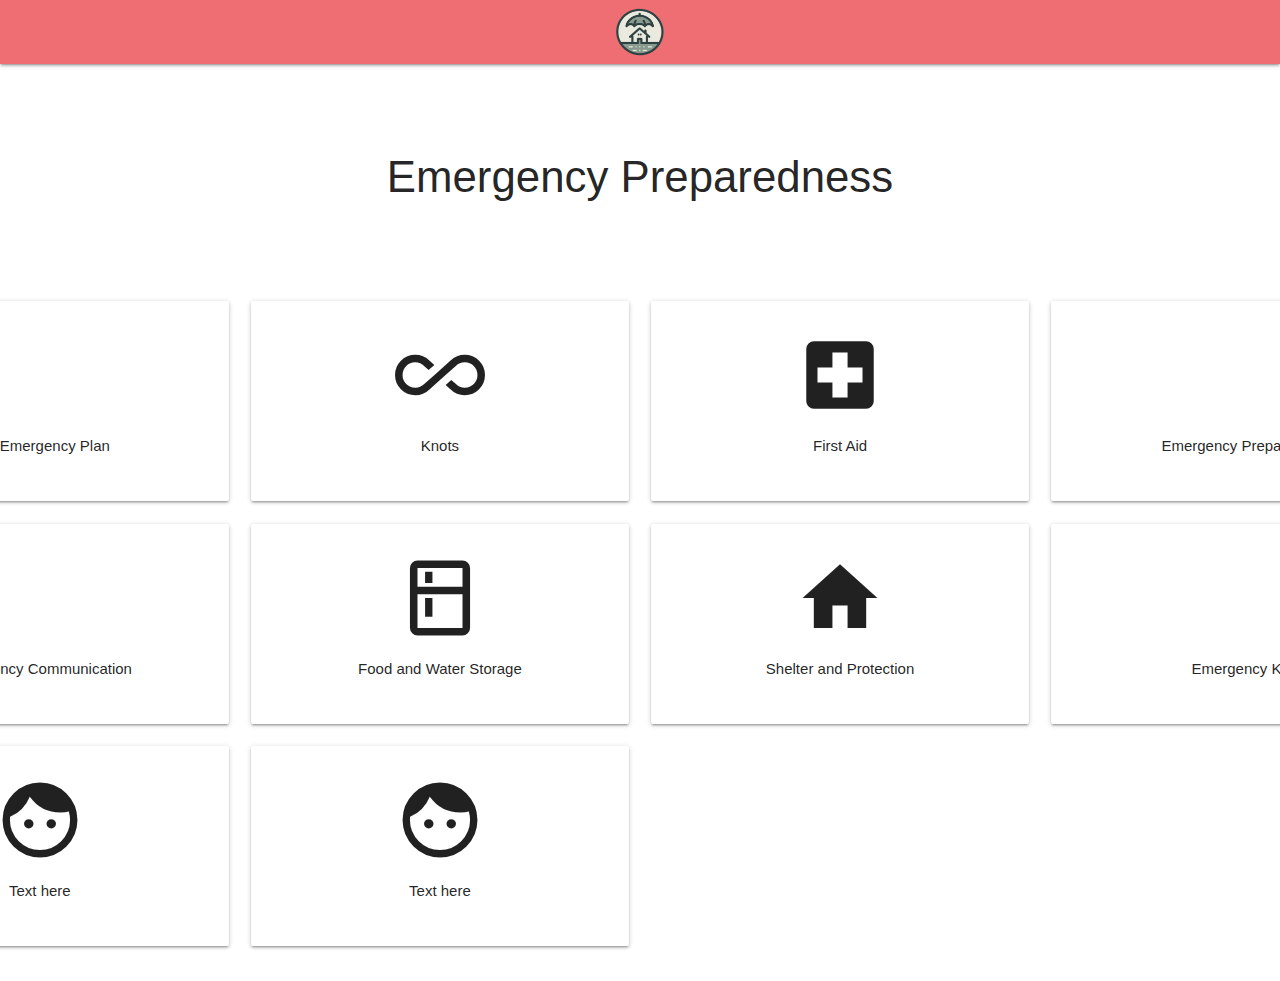
==== index.html @ f7be04f6 "Maybe this makes my colors work" ====
<!DOCTYPE html>
<html lang="en">

<head>
  <meta http-equiv="Content-Type" content="text/html; charset=UTF-8" />
  <meta name="viewport" content="width=device-width, initial-scale=1, maximum-scale=1.0" />
  <title>Emergency Preparation - Andrew Duffy</title>
  <link rel="icon" href="assets/Images/logo.png">

  <!-- CSS  -->
  <link href="https://fonts.googleapis.com/icon?family=Material+Icons" rel="stylesheet">
  <link href="css/materialize.css" type="text/css" rel="stylesheet" media="screen,projection" />
  <link href="main.css" type="text/css" rel="stylesheet" />
</head>

<body>
  <nav class="lighten-1">
    <div class="col s12 m12 l12" style="height: 7px;" style="color: #4E6804ff;"></div>
    <div class="container" style="color: #4E6804ff;"><a id="logo-container" href="index.html" class="center brand-logo"><img
                src="assets/Images/logo.png" style="height: 50px;"></a>
    </div>
</nav>
  <div class="section no-pad-bot" id="index-banner">
    <div class="container">
      <br><br>
      <h3 class="header center big-text">Emergency Preparedness</h3>
      <br><br>

    </div>
  </div>


  <div class="container">
    <div class="section">

    </div>
  </div>

  <div class="container" style="display: flex; align-items: center; justify-content: center;">
    <div class="row">
      <!-- Example of one box. Repeat this structure for more boxes -->
      <div class="col s12 m4 l3">
        <a href="Fire-Emergency-Plan.html" class="box-link">
          <div class="card-panel center-align">
            <i class="material-icons large">fire_extinguisher</i>
            <p>Fire Emergency Plan</p>
          </div>
        </a>
      </div>
      <div class="col s12 m4 l3">
        <a href="knots.html" class="box-link">
          <div class="card-panel center-align">
            <i class="material-icons large">all_inclusive</i>
            <p>Knots</p>
          </div>
        </a>
      </div>
      <div class="col s12 m4 l3">
        <a href="first-aid.html" class="box-link">
          <div class="card-panel center-align">
            <i class="material-icons large">local_hospital</i>
            <p>First Aid</p>
          </div>
        </a>
      </div>
      <div class="col s12 m4 l3">
        <a href="Emergency-Preparation.html" class="box-link">
          <div class="card-panel center-align">
            <i class="material-icons large">emergency</i>
            <p>Emergency Preparation</p>
          </div>
        </a>
      </div>
      <div class="col s12 m4 l3">
        <a href="Emergency-Communication.html" class="box-link">
          <div class="card-panel center-align">
            <i class="material-icons large">hub</i>
            <p>Emergency Communication</p>
          </div>
        </a>
      </div>
      <div class="col s12 m4 l3">
        <a href="Food-Water-Storage.html" class="box-link">
          <div class="card-panel center-align">
            <i class="material-icons large">kitchen</i>
            <p>Food and Water Storage</p>
          </div>
        </a>
      </div>
      <div class="col s12 m4 l3">
        <a href="Shelter-Protection.html" class="box-link">
          <div class="card-panel center-align">
            <i class="material-icons large">home</i>
            <p>Shelter and Protection</p>
          </div>
        </a>
      </div>
      <div class="col s12 m4 l3">
        <a href="your-link-url-here" class="box-link">
          <div class="card-panel center-align">
            <i class="material-icons large">backpack</i>
            <p>Emergency Kit</p>
          </div>
        </a>
      </div>
      <div class="col s12 m4 l3">
        <a href="your-link-url-here" class="box-link">
          <div class="card-panel center-align">
            <i class="material-icons large">face</i>
            <p>Text here</p>
          </div>
        </a>
      </div>
      <div class="col s12 m4 l3">
        <a href="your-link-url-here" class="box-link">
          <div class="card-panel center-align">
            <i class="material-icons large">face</i>
            <p>Text here</p>
          </div>
        </a>
      </div>

      <!-- Add more boxes as needed... -->
    </div>
  </div>


  <!--  Scripts-->
  <script src="https://code.jquery.com/jquery-2.1.1.min.js"></script>
  <script src="js/materialize.js"></script>
  <script src="js/init.js"></script>

</body>

</html>
---- main.css ----
root {
--dark-moss-green: #4E6804ff;
--mindaro: #C3F179ff;
--sage: #BFC19Cff;
}

.box-link {
    display: block;
    color: inherit;
    text-decoration: none;
    transition: transform 0.3s ease, background-color 0.3s ease; /* Smooth transition for hover effects */
}

.card-panel {
    height: 200px;
    display: flex;
    flex-direction: column;
    justify-content: center;
    transition: transform 0.3s ease, background-color 0.3s ease; /* Smooth transition for hover effects */
}

.card-panel:hover {
    transform: scale(1.05); /* Scale the box up by 5% on hover */
    background-color: #f0f0f0; /* Change the background color on hover */
}

@media (max-width: 600px) {
    .card-panel {
        height: 150px;
    }
}
  
nav {
    color: var(--dark-moss-green);
}

body {
    background-color: var(--sage);
}

big-text {
    color: var(--mindaro);
}
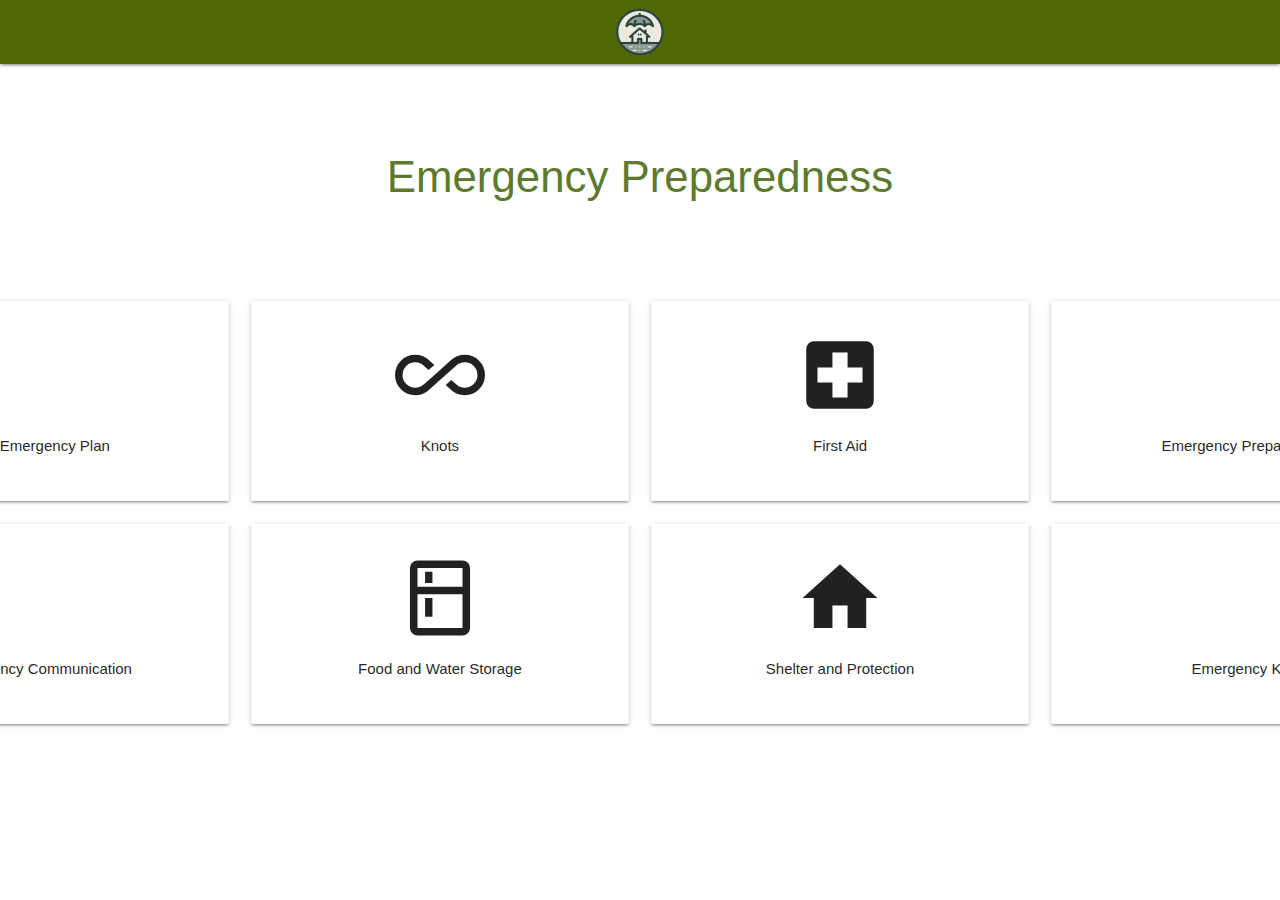
==== commit f72861a7: "Colors fixed" ====
--- a/index.html
+++ b/index.html
@@ -14,16 +14,16 @@
 </head>
 
 <body>
-  <nav class="lighten-1">
-    <div class="col s12 m12 l12" style="height: 7px;" style="color: #4E6804ff;"></div>
-    <div class="container" style="color: #4E6804ff;"><a id="logo-container" href="index.html" class="center brand-logo"><img
-                src="assets/Images/logo.png" style="height: 50px;"></a>
+  <nav class="lighten-1" style="background-color: #4E6804ff !important;">
+    <div class="col s12 m12 l12" style="height: 7px;"></div>
+    <div class="container"><a id="logo-container" href="index.html" class="center brand-logo"><img
+          src="assets/Images/logo.png" style="height: 50px;"></a>
     </div>
-</nav>
+    </nav>
   <div class="section no-pad-bot" id="index-banner">
     <div class="container">
       <br><br>
-      <h3 class="header center big-text">Emergency Preparedness</h3>
+      <h3 class="big-text header center" style="color: rgb(93, 122, 46);">Emergency Preparedness</h3>
       <br><br>
 
     </div>
@@ -103,22 +103,6 @@
           </div>
         </a>
       </div>
-      <div class="col s12 m4 l3">
-        <a href="your-link-url-here" class="box-link">
-          <div class="card-panel center-align">
-            <i class="material-icons large">face</i>
-            <p>Text here</p>
-          </div>
-        </a>
-      </div>
-      <div class="col s12 m4 l3">
-        <a href="your-link-url-here" class="box-link">
-          <div class="card-panel center-align">
-            <i class="material-icons large">face</i>
-            <p>Text here</p>
-          </div>
-        </a>
-      </div>
 
       <!-- Add more boxes as needed... -->
     </div>
--- a/main.css
+++ b/main.css
@@ -1,27 +1,32 @@
 root {
---dark-moss-green: #4E6804ff;
---mindaro: #C3F179ff;
---sage: #BFC19Cff;
+    --dark-moss-green: #4E6804ff;
+    --mindaro: #C3F179ff;
+    --sage: #BFC19Cff;
 }
 
 .box-link {
     display: block;
     color: inherit;
     text-decoration: none;
-    transition: transform 0.3s ease, background-color 0.3s ease; /* Smooth transition for hover effects */
+    transition: transform 0.3s ease, background-color 0.3s ease;
+    /* Smooth transition for hover effects */
 }
 
 .card-panel {
     height: 200px;
     display: flex;
+    background-color: var(--sage);
     flex-direction: column;
     justify-content: center;
-    transition: transform 0.3s ease, background-color 0.3s ease; /* Smooth transition for hover effects */
+    transition: transform 0.3s ease, background-color 0.3s ease;
+    /* Smooth transition for hover effects */
 }
 
 .card-panel:hover {
-    transform: scale(1.05); /* Scale the box up by 5% on hover */
-    background-color: #f0f0f0; /* Change the background color on hover */
+    background-color: var(--sage);
+    transform: scale(1.05);
+    /* Scale the box up by 5% on hover */
+    /* Change the background color on hover */
 }
 
 @media (max-width: 600px) {
@@ -29,15 +34,3 @@
         height: 150px;
     }
 }
-  
-nav {
-    color: var(--dark-moss-green);
-}
-
-body {
-    background-color: var(--sage);
-}
-
-big-text {
-    color: var(--mindaro);
-}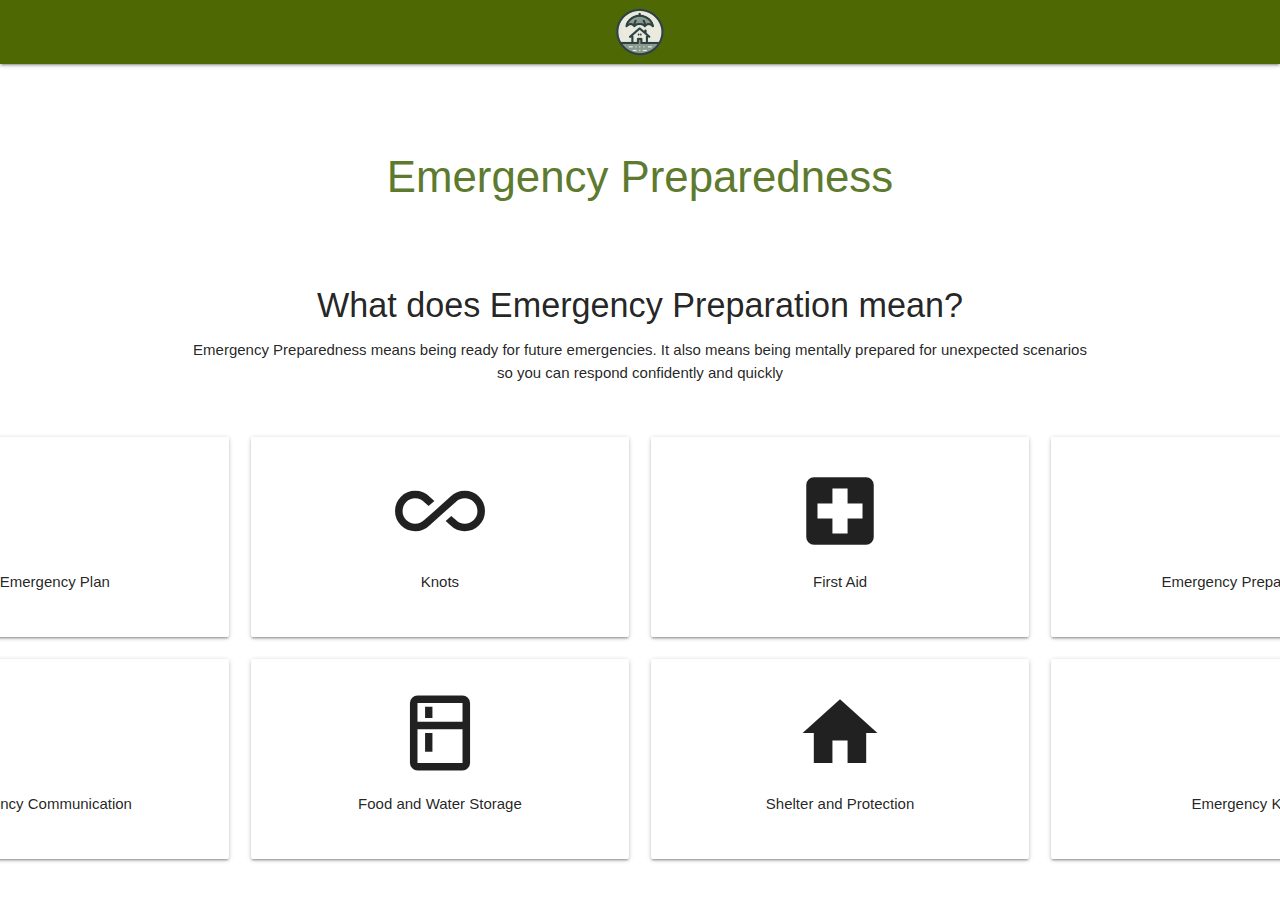
==== commit 625a5c12: "Eprep info" ====
--- a/index.html
+++ b/index.html
@@ -25,7 +25,8 @@
       <br><br>
       <h3 class="big-text header center" style="color: rgb(93, 122, 46);">Emergency Preparedness</h3>
       <br><br>
-
+      <h4 class="center">What does Emergency Preparation mean?</h4>
+      <p class="center light">Emergency Preparedness means being ready for future emergencies.  It also means being mentally prepared for unexpected scenarios so you can respond confidently and quickly</p>
     </div>
   </div>
 
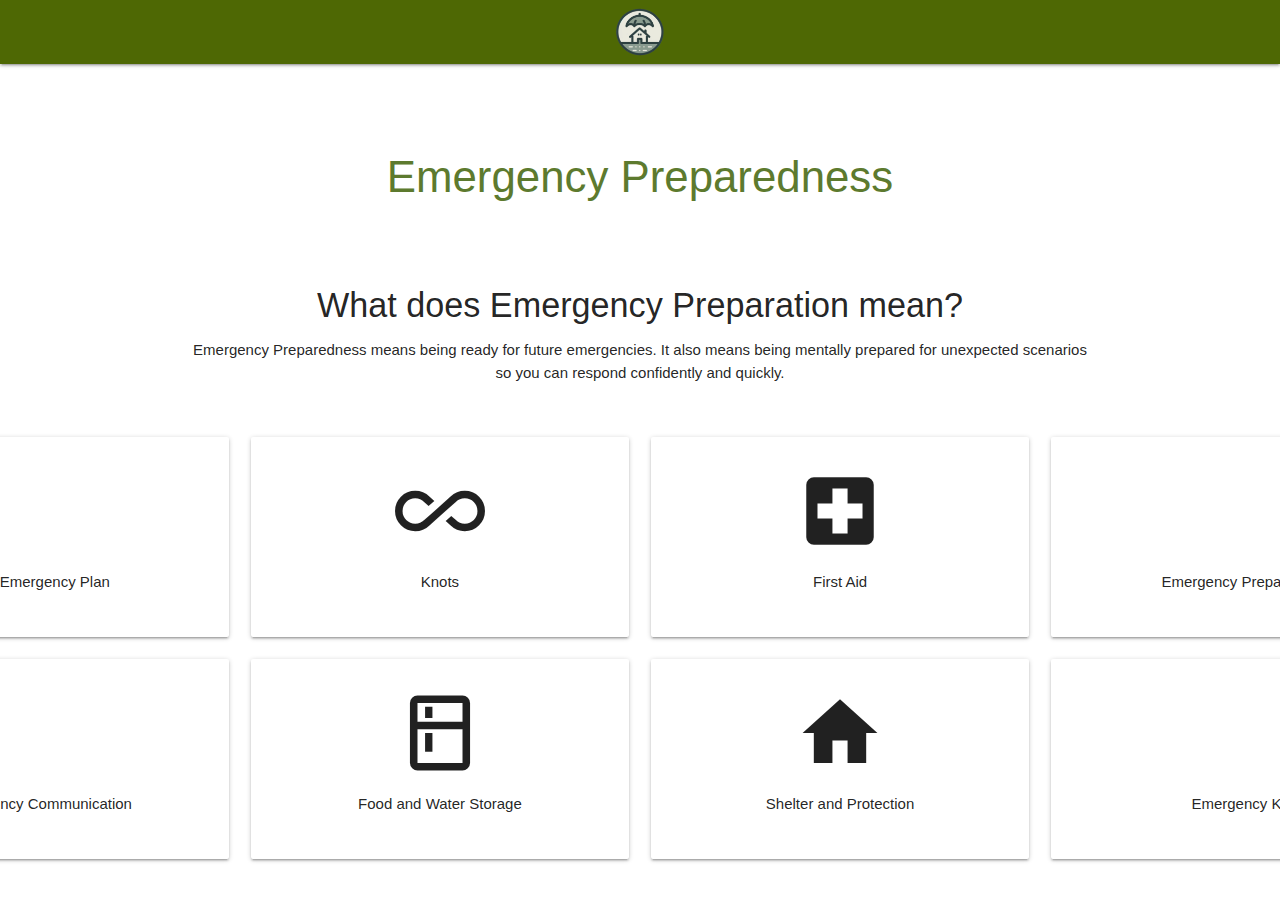
==== commit 4b4a43b3: "Update index.html" ====
--- a/index.html
+++ b/index.html
@@ -19,14 +19,14 @@
     <div class="container"><a id="logo-container" href="index.html" class="center brand-logo"><img
           src="assets/Images/logo.png" style="height: 50px;"></a>
     </div>
-    </nav>
+  </nav>
   <div class="section no-pad-bot" id="index-banner">
     <div class="container">
       <br><br>
       <h3 class="big-text header center" style="color: rgb(93, 122, 46);">Emergency Preparedness</h3>
       <br><br>
       <h4 class="center">What does Emergency Preparation mean?</h4>
-      <p class="center light">Emergency Preparedness means being ready for future emergencies.  It also means being mentally prepared for unexpected scenarios so you can respond confidently and quickly</p>
+      <p class="center light">Emergency Preparedness means being ready for future emergencies.  It also means being mentally prepared for unexpected scenarios so you can respond confidently and quickly.</p>
     </div>
   </div>
 
@@ -97,7 +97,7 @@
         </a>
       </div>
       <div class="col s12 m4 l3">
-        <a href="your-link-url-here" class="box-link">
+        <a href="Emergency-Kit.html" class="box-link">
           <div class="card-panel center-align">
             <i class="material-icons large">backpack</i>
             <p>Emergency Kit</p>
@@ -117,4 +117,4 @@
 
 </body>
 
-</html>+</html>
